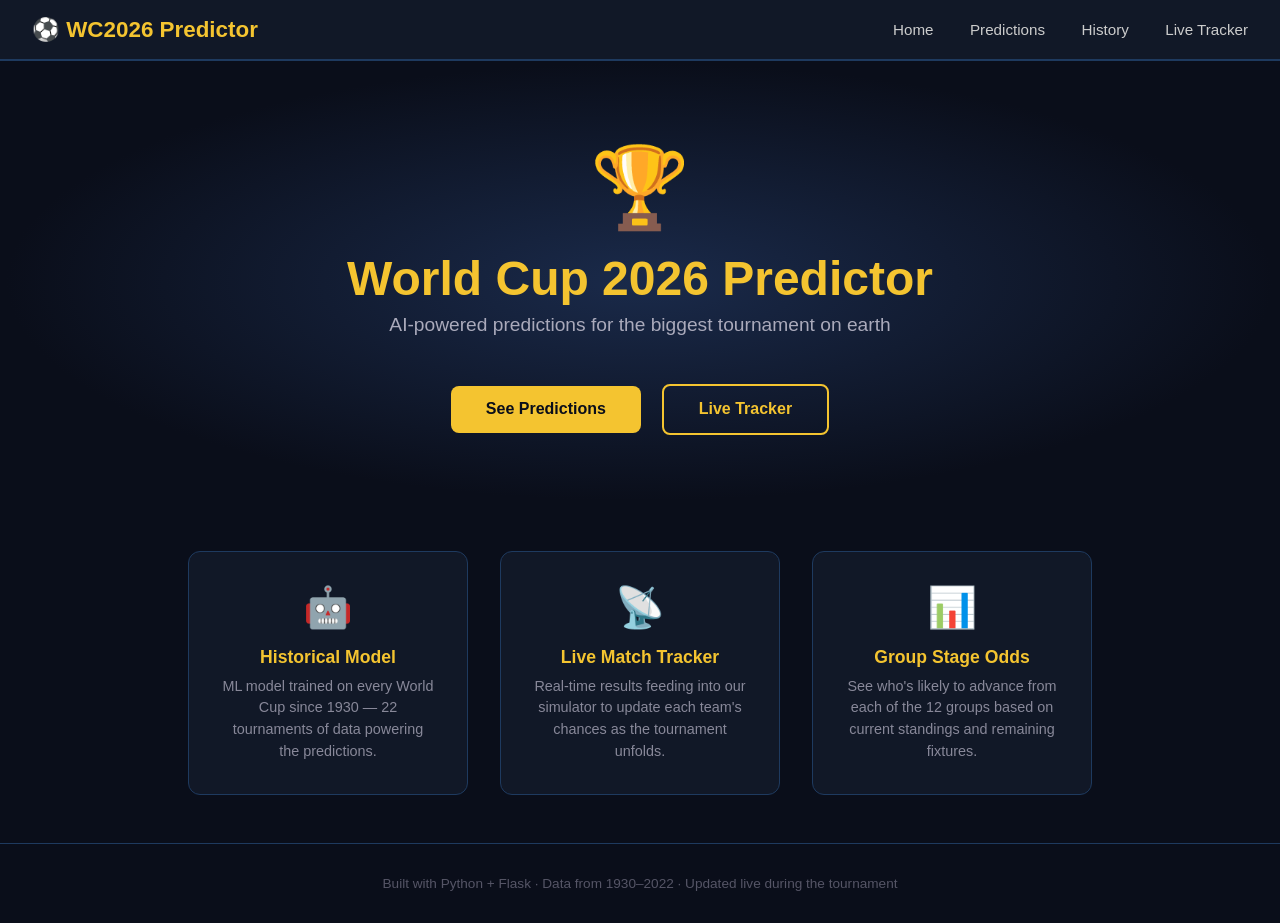
==== templates/index.html @ b9993a5a "World Cup Predictor - initial commit" ====
<!DOCTYPE html>
<html lang="en">
<head>
    <meta charset="UTF-8">
    <meta name="viewport" content="width=device-width, initial-scale=1.0">
    <title>World Cup 2026 Predictor</title>
    <style>
        * { margin: 0; padding: 0; box-sizing: border-box; }

        body {
            font-family: 'Segoe UI', sans-serif;
            background: #0a0e1a;
            color: #ffffff;
            min-height: 100vh;
        }

        nav {
            background: #111827;
            padding: 1rem 2rem;
            display: flex;
            align-items: center;
            justify-content: space-between;
            border-bottom: 2px solid #1e3a5f;
        }

        nav .logo {
            font-size: 1.4rem;
            font-weight: 700;
            color: #f4c430;
        }

        nav a {
            color: #ccc;
            text-decoration: none;
            margin-left: 2rem;
            font-size: 0.95rem;
            transition: color 0.2s;
        }

        nav a:hover { color: #f4c430; }

        .hero {
            text-align: center;
            padding: 80px 2rem 60px;
            background: radial-gradient(ellipse at center, #1a2a4a 0%, #0a0e1a 70%);
        }

        .hero .trophy { font-size: 5rem; margin-bottom: 1rem; }

        .hero h1 {
            font-size: 3rem;
            font-weight: 800;
            color: #f4c430;
            margin-bottom: 0.5rem;
        }

        .hero p {
            font-size: 1.2rem;
            color: #aab;
            margin-bottom: 2.5rem;
        }

        .btn {
            display: inline-block;
            padding: 0.9rem 2.2rem;
            border-radius: 8px;
            font-size: 1rem;
            font-weight: 600;
            text-decoration: none;
            transition: all 0.2s;
            margin: 0.5rem;
        }

        .btn-primary {
            background: #f4c430;
            color: #0a0e1a;
        }

        .btn-primary:hover { background: #e6b820; transform: translateY(-2px); }

        .btn-secondary {
            background: transparent;
            color: #f4c430;
            border: 2px solid #f4c430;
        }

        .btn-secondary:hover { background: #f4c43015; transform: translateY(-2px); }

        .cards {
            display: flex;
            justify-content: center;
            gap: 2rem;
            padding: 3rem 2rem;
            flex-wrap: wrap;
        }

        .card {
            background: #111827;
            border: 1px solid #1e3a5f;
            border-radius: 12px;
            padding: 2rem;
            width: 280px;
            text-align: center;
            transition: transform 0.2s, border-color 0.2s;
        }

        .card:hover { transform: translateY(-5px); border-color: #f4c430; }

        .card .icon { font-size: 2.5rem; margin-bottom: 1rem; }
        .card h3 { font-size: 1.1rem; margin-bottom: 0.5rem; color: #f4c430; }
        .card p  { font-size: 0.9rem; color: #889; line-height: 1.5; }

        footer {
            text-align: center;
            padding: 2rem;
            color: #556;
            font-size: 0.85rem;
            border-top: 1px solid #1e3a5f;
        }
    </style>
</head>
<body>

<nav>
    <span class="logo">⚽ WC2026 Predictor</span>
    <div>
        <a href="/">Home</a>
        <a href="/predictions">Predictions</a>
        <a href="/history">History</a>
        <a href="/live">Live Tracker</a>
    </div>
</nav>

<div class="hero">
    <div class="trophy">🏆</div>
    <h1>World Cup 2026 Predictor</h1>
    <p>AI-powered predictions for the biggest tournament on earth</p>
    <a href="/predictions" class="btn btn-primary">See Predictions</a>
    <a href="/live" class="btn btn-secondary">Live Tracker</a>
</div>

<div class="cards">
    <div class="card">
        <div class="icon">🤖</div>
        <h3>Historical Model</h3>
        <p>ML model trained on every World Cup since 1930 — 22 tournaments of data powering the predictions.</p>
    </div>
    <div class="card">
        <div class="icon">📡</div>
        <h3>Live Match Tracker</h3>
        <p>Real-time results feeding into our simulator to update each team's chances as the tournament unfolds.</p>
    </div>
    <div class="card">
        <div class="icon">📊</div>
        <h3>Group Stage Odds</h3>
        <p>See who's likely to advance from each of the 12 groups based on current standings and remaining fixtures.</p>
    </div>
</div>

<footer>
    Built with Python + Flask · Data from 1930–2022 · Updated live during the tournament
</footer>

</body>
</html>
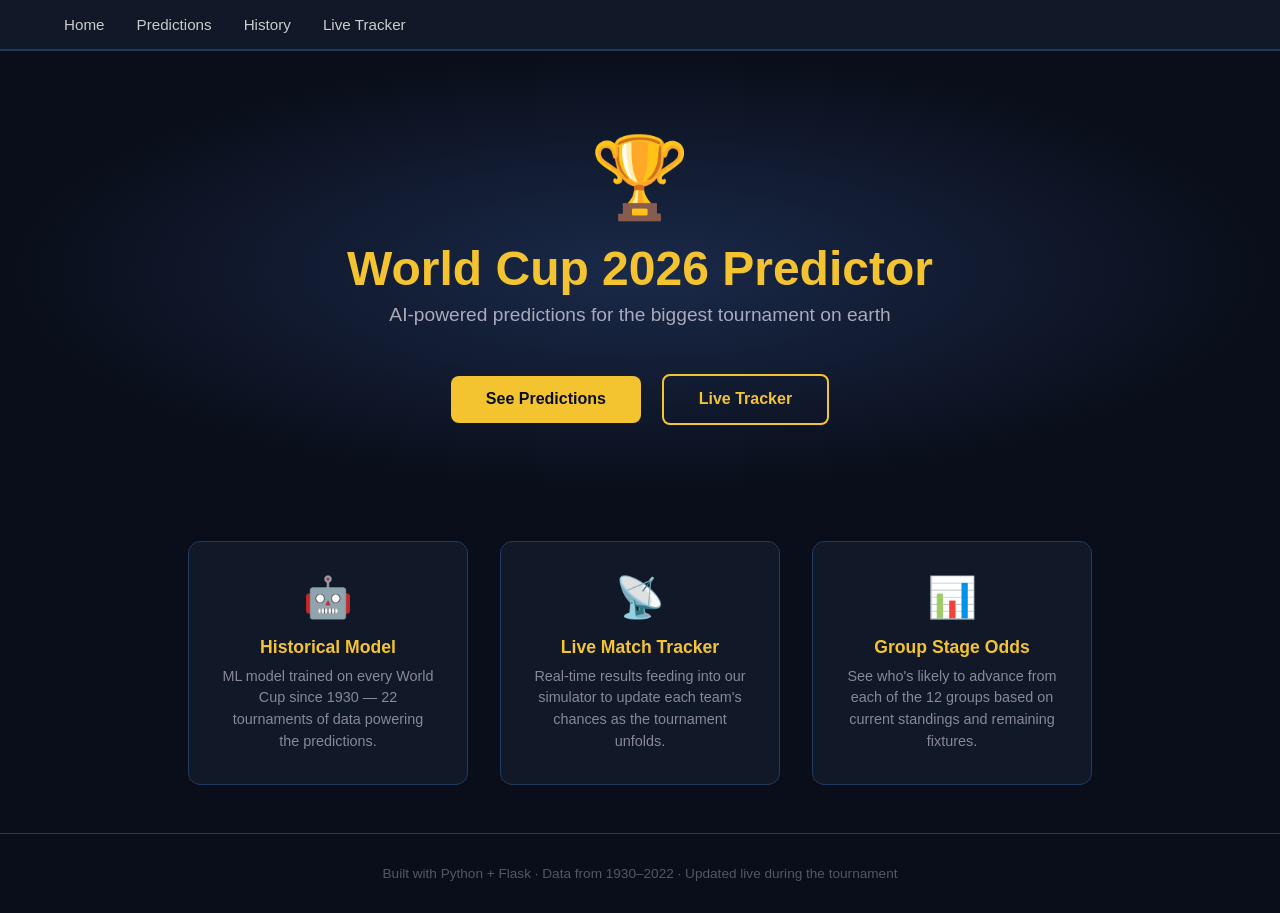
==== commit 264b7d21: "Add mobile responsive design" ====
--- a/templates/index.html
+++ b/templates/index.html
@@ -118,15 +118,18 @@
             border-top: 1px solid #1e3a5f;
         }
     </style>
+    <link rel="stylesheet" href="/static/css/mobile.css">
 </head>
 <body>
 
 <nav>
-    <span class="logo">⚽ WC2026 Predictor</span>
-    <div>
+    <button class="hamburger" onclick="toggleNav()">
+        <span></span><span></span><span></span>
+    </button>
+    <div class="nav-links" id="navLinks">
         <a href="/">Home</a>
         <a href="/predictions">Predictions</a>
-        <a href="/history">History</a>
+         <a href="/history">History</a>
         <a href="/live">Live Tracker</a>
     </div>
 </nav>
@@ -160,6 +163,10 @@
 <footer>
     Built with Python + Flask · Data from 1930–2022 · Updated live during the tournament
 </footer>
-
+<script>
+function toggleNav() {
+    document.getElementById("navLinks").classList.toggle("open");
+}
+</script>
 </body>
 </html>
--- a/static/css/mobile.css
+++ b/static/css/mobile.css
@@ -0,0 +1,154 @@
+/* ─────────────────────────────────────────
+   MOBILE RESPONSIVE STYLES
+   Applied across all pages
+───────────────────────────────────────── */
+
+/* ── Hamburger Menu ── */
+.nav-links { display: flex; }
+
+.hamburger {
+    display: none;
+    flex-direction: column;
+    cursor: pointer;
+    gap: 5px;
+    background: none;
+    border: none;
+    padding: 4px;
+}
+
+.hamburger span {
+    display: block;
+    width: 24px;
+    height: 2px;
+    background: #f4c430;
+    border-radius: 2px;
+    transition: all 0.3s;
+}
+
+.nav-links.open { display: flex; }
+
+/* ── Base mobile breakpoint ── */
+@media (max-width: 768px) {
+
+    /* Nav */
+    nav {
+        flex-wrap: wrap;
+        padding: 1rem;
+        gap: 0.5rem;
+    }
+
+    .hamburger { display: flex; }
+
+    .nav-links {
+        display: none;
+        flex-direction: column;
+        width: 100%;
+        gap: 0;
+        border-top: 1px solid #1e3a5f;
+        margin-top: 0.5rem;
+    }
+
+    .nav-links a {
+        display: block;
+        padding: 0.7rem 0;
+        margin: 0;
+        border-bottom: 1px solid #1a2535;
+        font-size: 1rem;
+    }
+
+    /* Hero */
+    .hero { padding: 40px 1rem 30px; }
+    .hero .trophy { font-size: 3.5rem; }
+    .hero h1 { font-size: 1.8rem; }
+    .hero p  { font-size: 1rem; }
+
+    /* Feature cards */
+    .cards {
+        flex-direction: column;
+        align-items: center;
+        padding: 1.5rem 1rem;
+    }
+
+    .card { width: 100%; max-width: 360px; }
+
+    /* Page headers */
+    .page-header h1 { font-size: 1.5rem; }
+    .page-header { padding: 2rem 1rem 1rem; }
+
+    /* Container */
+    .container { padding: 1rem 1rem 3rem; }
+
+    /* Podium */
+    .podium {
+        flex-direction: row;
+        flex-wrap: wrap;
+        justify-content: center;
+        gap: 0.8rem;
+    }
+
+    .podium-card.first  { width: 160px; }
+    .podium-card.second { width: 140px; }
+    .podium-card.third  { width: 140px; }
+
+    /* Charts */
+    .charts-grid {
+        grid-template-columns: 1fr !important;
+    }
+
+    .chart-box.wide { grid-column: span 1 !important; }
+
+    /* Stats row */
+    .stats-row {
+        grid-template-columns: 1fr 1fr;
+        display: grid;
+        gap: 0.8rem;
+    }
+
+    /* Groups grid */
+    .groups-grid {
+        grid-template-columns: 1fr !important;
+    }
+
+    /* Tables — horizontal scroll */
+    .table-box { overflow-x: auto; }
+    table { min-width: 500px; }
+
+    /* Tabs */
+    .tabs {
+        flex-wrap: wrap;
+        gap: 0.4rem;
+    }
+
+    .tab {
+        font-size: 0.8rem;
+        padding: 0.5rem 0.9rem;
+    }
+
+    /* Match cards */
+    .match-card {
+        flex-direction: column;
+        gap: 0.6rem;
+        align-items: flex-start;
+    }
+
+    .match-teams { width: 100%; }
+    .team-name.home { text-align: left; }
+    .match-meta { text-align: left; }
+
+    /* Refresh bar */
+    .refresh-bar {
+        flex-direction: column;
+        gap: 0.5rem;
+    }
+
+    /* Buttons */
+    .btn { padding: 0.8rem 1.5rem; font-size: 0.95rem; }
+}
+
+@media (max-width: 400px) {
+    .hero h1 { font-size: 1.4rem; }
+    .podium-card.first  { width: 130px; }
+    .podium-card.second { width: 115px; }
+    .podium-card.third  { width: 115px; }
+    .stat-card .val { font-size: 1.5rem; }
+}
